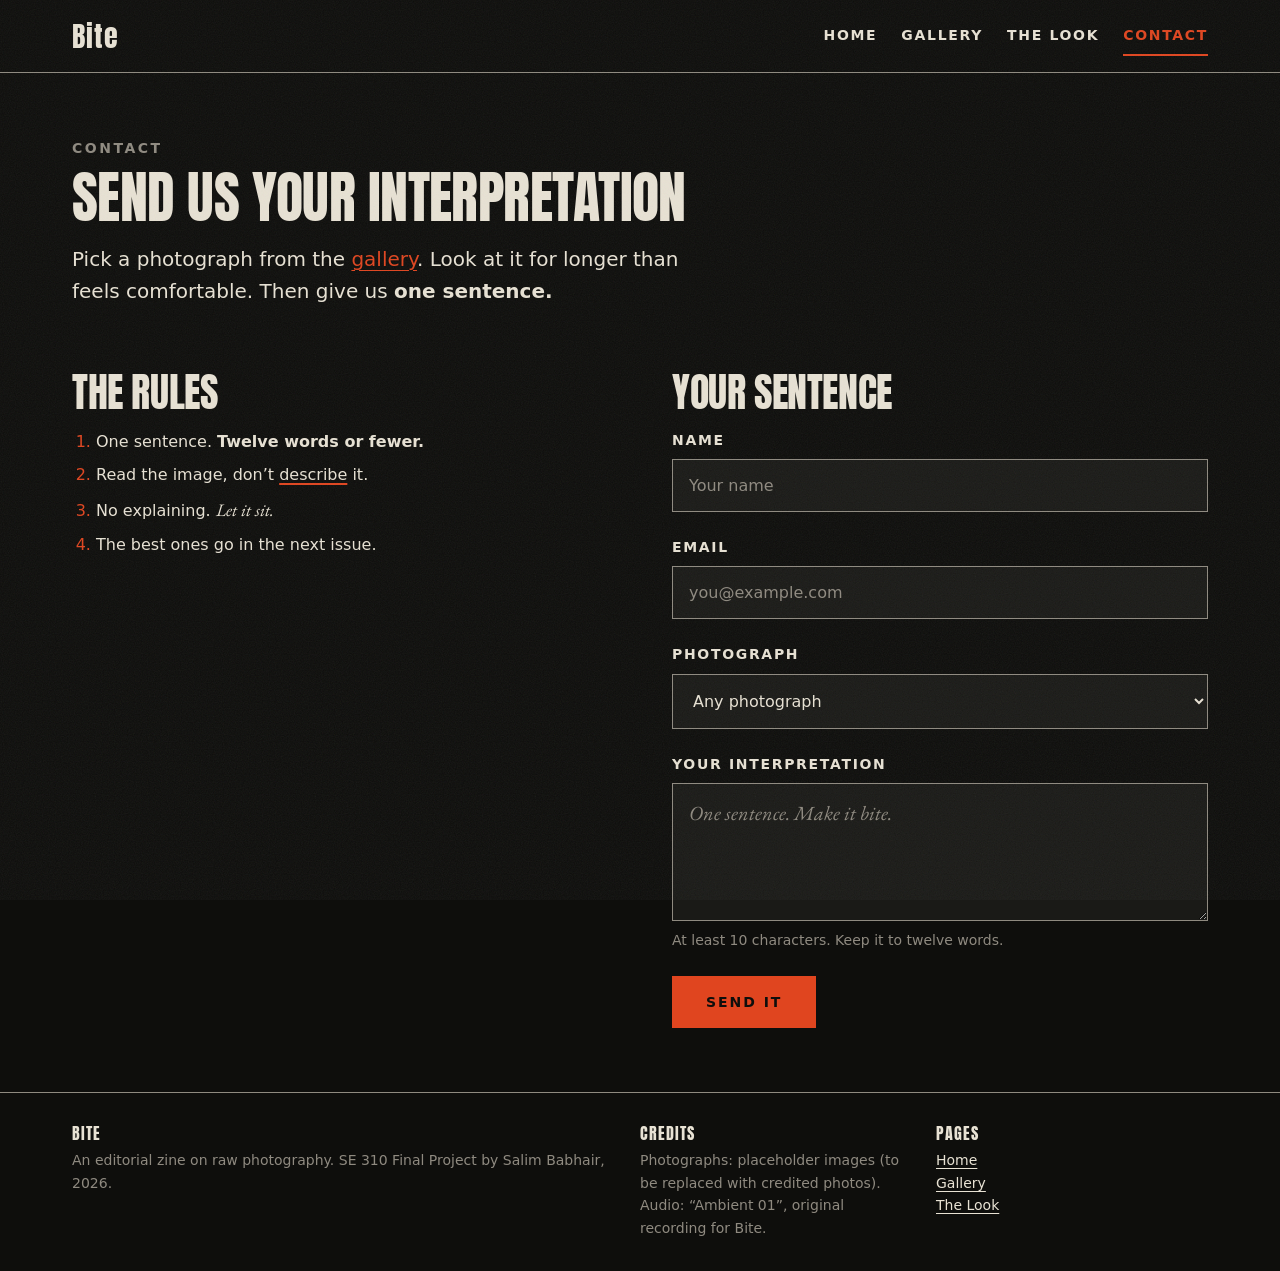
==== bite/contact.html @ 517bc664 "Finished thing" ====
<!DOCTYPE html>
<html lang="en">
<head>
  <meta charset="UTF-8">
  <meta name="viewport" content="width=device-width, initial-scale=1">
  <meta name="description" content="Send Bite your own one-sentence interpretation of a photograph.">
  <title>Contact — Bite</title>
  <link rel="preconnect" href="https://fonts.googleapis.com">
  <link rel="preconnect" href="https://fonts.gstatic.com" crossorigin>
  <link rel="stylesheet" href="https://fonts.googleapis.com/css2?family=Anton&amp;family=EB+Garamond:ital@0;1&amp;display=swap">
  <link rel="stylesheet" href="css/style.css">
</head>
<body>
  <a class="skip-link" href="#main">Skip to content</a>

  <!-- ========== SITE HEADER ========== -->
  <header class="site-header">
    <div class="container">
      <a class="brand" href="index.html">Bite</a>
      <nav class="site-nav" aria-label="Main">
        <ul>
          <li><a href="index.html">Home</a></li>
          <li><a href="gallery.html">Gallery</a></li>
          <li><a href="look.html">The Look</a></li>
          <li><a href="contact.html" aria-current="page">Contact</a></li>
        </ul>
      </nav>
    </div>
  </header>

  <!-- ========== MAIN CONTENT ========== -->
  <main id="main" class="container">

    <!-- Page intro -->
    <section class="page-intro" aria-labelledby="page-title">
      <p class="eyebrow">Contact</p>
      <h1 id="page-title">Send us your interpretation</h1>
      <p class="lede">Pick a photograph from the <a href="gallery.html">gallery</a>. Look at it for longer than feels comfortable. Then give us <strong>one sentence.</strong></p>
    </section>

    <div class="two-col">

      <!-- Rules -->
      <section aria-labelledby="rules-title">
        <h2 id="rules-title">The rules</h2>
        <ol class="rules">
          <li>One sentence. <strong>Twelve words or fewer.</strong></li>
          <li>Read the image, don’t <u>describe</u> it.</li>
          <li>No explaining. <em>Let it sit.</em></li>
          <li>The best ones go in the next issue.</li>
        </ol>
      </section>

      <!-- Form -->
      <section aria-labelledby="form-title">
        <h2 id="form-title">Your sentence</h2>
        <!-- Submission opens the visitor's email client (no back end, see spec FR-15).
             Replace the address below with the real inbox before submission. -->
        <form class="form" action="mailto:submissions@bite.example" method="post" enctype="text/plain">

          <div class="field">
            <label for="name">Name</label>
            <input id="name" name="name" type="text" autocomplete="name" placeholder="Your name" required>
          </div>

          <div class="field">
            <label for="email">Email</label>
            <input id="email" name="email" type="email" autocomplete="email" placeholder="you@example.com" required>
          </div>

          <div class="field">
            <label for="photo">Photograph</label>
            <select id="photo" name="photo">
              <option value="any">Any photograph</option>
              <option value="01-dog">01 · Not angry. Honest.</option>
              <option value="02-briefcase">02 · She’s still going to the meeting.</option>
              <option value="03-cat">03 · It saw you first.</option>
              <option value="04-boxer">04 · Calm is a muscle.</option>
              <option value="05-fisheye">05 · Distortion is just closeness.</option>
              <option value="06-road">06 · The road doesn’t ask where you’re going.</option>
              <option value="07-pyramid">07 · Some things were here before the question.</option>
              <option value="08-kitchen">08 · Everyone left. The light stayed.</option>
              <option value="09-horse">09 · Water rising. Horse unbothered.</option>
              <option value="10-crowd">10 · Everyone moved. One of them didn’t.</option>
            </select>
          </div>

          <div class="field">
            <label for="message">Your interpretation</label>
            <textarea id="message" name="message" rows="4" minlength="10" maxlength="120"
                      placeholder="One sentence. Make it bite." aria-describedby="message-hint" required></textarea>
            <p id="message-hint" class="hint">At least 10 characters. Keep it to twelve words.</p>
          </div>

          <div>
            <button class="button" type="submit">Send it</button>
          </div>

        </form>
      </section>

    </div>

  </main>

  <!-- ========== SITE FOOTER ========== -->
  <footer class="site-footer">
    <div class="container">
      <section aria-labelledby="footer-about">
        <h2 id="footer-about">Bite</h2>
        <p class="footer-note">An editorial zine on raw photography. SE 310 Final Project by Salim Babhair, 2026.</p>
      </section>
      <section aria-labelledby="footer-credits">
        <h2 id="footer-credits">Credits</h2>
        <ul>
          <li>Photographs: placeholder images (to be replaced with credited photos).</li>
          <li>Audio: “Ambient 01”, original recording for Bite.</li>
        </ul>
      </section>
      <section aria-labelledby="footer-pages">
        <h2 id="footer-pages">Pages</h2>
        <ul>
          <li><a href="index.html">Home</a></li>
          <li><a href="gallery.html">Gallery</a></li>
          <li><a href="look.html">The Look</a></li>
        </ul>
      </section>
    </div>
  </footer>
</body>
</html>
---- bite/css/style.css ----
/* ==========================================================================
   BITE — style.css
   Single external stylesheet for every page (FR-17).
   Sections: 1. Tokens  2. Base  3. Layout  4. Components  5. Pages
             6. Media queries
   ========================================================================== */


/* ==========================================================================
   1. TOKENS
   All colours, fonts and spacing are declared once here (FR-18).
   ========================================================================== */

:root {
  /* Colour palette */
  --ink: #0E0E0C;      /* page background */
  --bone: #E8E2D4;     /* body text, borders */
  --accent: #E0451F;   /* links, hover states, highlights */
  --muted: #8F8A80;    /* captions, metadata, footer (lightened from #6B675F to pass WCAG AA) */
  --panel: #1A1A17;    /* table rows, form fields */
  --panel-hover: #26261F;          /* table row hover */
  --shade: rgba(14, 14, 12, 0.55); /* --ink at 55%, photo vignette */

  /* Typefaces (system fonts are the fallback if Google Fonts fail) */
  --font-display: "Anton", "Bebas Neue", Impact, "Arial Narrow", sans-serif;
  --font-serif: "EB Garamond", Garamond, Georgia, "Times New Roman", serif;
  --font-sans: system-ui, -apple-system, "Segoe UI", Roboto, "Helvetica Neue", Arial, sans-serif;

  /* Type scale */
  --text-sm: 0.875rem;
  --text-base: 1rem;
  --text-lg: 1.25rem;
  --text-xl: 1.75rem;
  --text-2xl: 2.5rem;
  --text-3xl: 3.5rem;
  --text-hero: 4.5rem;

  /* Spacing scale (0.5rem unit) */
  --space-1: 0.5rem;
  --space-2: 1rem;
  --space-3: 1.5rem;
  --space-4: 2rem;
  --space-5: 3rem;
  --space-6: 4rem;

  /* Layout */
  --max-width: 1200px;
  --border: 1px solid var(--bone);
  --border-muted: 1px solid var(--muted);

  /* Motion */
  --speed: 0.4s;

  /* Photo treatment ("faded film"): applied at rest, removed on hover/focus */
  --film-filter: saturate(0.55) contrast(1.12) sepia(0.18) brightness(0.92);
  --clean-filter: saturate(1) contrast(1) sepia(0) brightness(1);

  /* Grain texture (SVG noise), shared by the page overlay and the photos */
  --grain: url("data:image/svg+xml,%3Csvg xmlns='http://www.w3.org/2000/svg' width='220' height='220'%3E%3Cfilter id='n'%3E%3CfeTurbulence type='fractalNoise' baseFrequency='0.85' numOctaves='3' stitchTiles='stitch'/%3E%3C/filter%3E%3Crect width='100%25' height='100%25' filter='url(%23n)'/%3E%3C/svg%3E");
}


/* ==========================================================================
   2. BASE
   ========================================================================== */

*,
*::before,
*::after {
  box-sizing: border-box;
}

html {
  font-size: 100%;
}

body {
  margin: 0;
  min-height: 100vh;
  background-color: var(--ink);
  color: var(--bone);
  font-family: var(--font-sans);
  font-size: var(--text-base);
  line-height: 1.6;
}

/* Grain overlay: sits above everything but never blocks clicks (FR-25) */
body::before {
  content: "";
  position: fixed;
  top: 0;
  right: 0;
  bottom: 0;
  left: 0;
  z-index: 100;
  pointer-events: none;
  opacity: 0.07;
  background-image: var(--grain);
}

h1,
h2,
h3 {
  margin: 0 0 var(--space-2);
  font-family: var(--font-display);
  font-weight: 400;
  line-height: 1.05;
  letter-spacing: -0.01em;
  text-transform: uppercase;
}

h1 {
  font-size: var(--text-2xl);
}

h2 {
  font-size: var(--text-xl);
}

h3 {
  font-size: var(--text-lg);
  color: var(--accent);
}

p {
  margin: 0 0 var(--space-2);
}

a {
  color: var(--accent);
  text-decoration-thickness: 1px;
  text-underline-offset: 0.2em;
  transition: color var(--speed);
}

a:hover {
  color: var(--bone);
}

/* Visible keyboard focus for every interactive element (NFR-09) */
a:focus-visible,
button:focus-visible,
input:focus-visible,
select:focus-visible,
textarea:focus-visible,
audio:focus-visible {
  outline: 2px solid var(--accent);
  outline-offset: 3px;
}

strong {
  font-weight: 700;
  color: var(--bone);
}

em {
  font-family: var(--font-serif);
  font-size: 1.1em;
}

u {
  text-decoration-color: var(--accent);
  text-decoration-thickness: 2px;
  text-underline-offset: 0.18em;
}

img {
  display: block;
  max-width: 100%;
  height: auto;
}

/* Photo treatment: faded film look until hover or focus (FR-24).
   The link wrapping each photo carries a vignette (::before) and
   grain (::after); both fade out with the filter to reveal the original. */
.photo img {
  filter: var(--film-filter);
  transition: filter var(--speed) ease;
}

.photo a {
  position: relative;
  overflow: hidden;
}

.photo a::before,
.photo a::after {
  content: "";
  position: absolute;
  top: 0;
  right: 0;
  bottom: 0;
  left: 0;
  pointer-events: none;
  transition: opacity var(--speed) ease;
}

/* Vignette: darkens the edges */
.photo a::before {
  background: radial-gradient(ellipse at center, transparent 50%, var(--shade) 100%);
}

/* Grain: noise blended into the photo */
.photo a::after {
  background-image: var(--grain);
  mix-blend-mode: overlay;
  opacity: 0.22;
}

.photo:hover img,
.photo:focus-within img {
  filter: var(--clean-filter);
}

.photo:hover a::before,
.photo:hover a::after,
.photo:focus-within a::before,
.photo:focus-within a::after {
  opacity: 0;
}


/* ==========================================================================
   3. LAYOUT
   ========================================================================== */

.container {
  width: 100%;
  max-width: var(--max-width);
  margin: 0 auto;
  padding: 0 var(--space-2);
}

/* Site header and navigation — identical on every page (FR-19) */
.site-header {
  border-bottom: var(--border-muted);
}

.site-header .container {
  display: flex;
  flex-direction: column;
  gap: var(--space-1);
  padding-top: var(--space-2);
  padding-bottom: var(--space-2);
}

.brand {
  font-family: var(--font-display);
  font-size: var(--text-xl);
  letter-spacing: 0.04em;
  line-height: 1;
  color: var(--bone);
  text-decoration: none;
}

.brand:hover {
  color: var(--accent);
}

.site-nav ul {
  display: flex;
  flex-wrap: wrap;
  gap: var(--space-1) var(--space-2);
  margin: 0;
  padding: 0;
  list-style: none;
}

.site-nav a {
  display: inline-block;
  padding: var(--space-1) 0;
  color: var(--bone);
  font-size: var(--text-sm);
  font-weight: 600;
  letter-spacing: 0.08em;
  text-decoration: none;
  text-transform: uppercase;
  border-bottom: 2px solid transparent;
}

.site-nav a:hover {
  color: var(--accent);
}

/* Current page highlight */
.site-nav a[aria-current="page"] {
  color: var(--accent);
  border-bottom-color: var(--accent);
}

/* main also carries .container, so this needs the extra specificity */
main.container {
  display: block;
  padding-top: var(--space-5);
  padding-bottom: var(--space-6);
}

.section {
  margin-bottom: var(--space-6);
}

.section-head {
  display: flex;
  align-items: baseline;
  gap: var(--space-2);
  margin-bottom: var(--space-3);
  padding-bottom: var(--space-1);
  border-bottom: var(--border-muted);
}

.section-head h2 {
  margin: 0;
}

.section-number {
  color: var(--accent);
  font-size: var(--text-sm);
  font-weight: 700;
  letter-spacing: 0.12em;
}

/* Site footer */
.site-footer {
  border-top: var(--border-muted);
  padding: var(--space-4) 0;
  color: var(--muted);
  font-size: var(--text-sm);
}

.site-footer .container {
  display: grid;
  gap: var(--space-3);
}

.site-footer h2 {
  margin-bottom: var(--space-1);
  color: var(--bone);
  font-size: var(--text-base);
  letter-spacing: 0.06em;
}

.site-footer ul {
  margin: 0;
  padding: 0;
  list-style: none;
}

.site-footer a {
  color: var(--bone);
}

.site-footer a:hover {
  color: var(--accent);
}

.footer-note {
  margin: 0;
}


/* ==========================================================================
   4. COMPONENTS
   ========================================================================== */

/* Skip link: hidden until focused by keyboard */
.skip-link {
  position: absolute;
  top: var(--space-1);
  left: var(--space-1);
  z-index: 200;
  padding: var(--space-1) var(--space-2);
  background-color: var(--accent);
  color: var(--ink);
  font-weight: 700;
  transform: translateY(-200%);
}

.skip-link:focus {
  transform: translateY(0);
}

/* Page intro (eyebrow + h1 + lede) */
.page-intro {
  max-width: 52rem;
  margin-bottom: var(--space-6);
}

.eyebrow {
  margin-bottom: var(--space-1);
  color: var(--muted);
  font-size: var(--text-sm);
  font-weight: 600;
  letter-spacing: 0.18em;
  text-transform: uppercase;
}

.lede {
  font-size: var(--text-lg);
  max-width: 40rem;
}

/* Interpretation — the one-sentence reading of a photograph */
.interpretation {
  margin: 0;
  font-family: var(--font-serif);
  font-size: var(--text-xl);
  font-style: italic;
  line-height: 1.35;
  color: var(--bone);
}

/* Metadata line under a photo */
.meta {
  margin: 0 0 var(--space-1);
  color: var(--muted);
  font-size: var(--text-sm);
  letter-spacing: 0.1em;
  text-transform: uppercase;
}

/* Photo link wrapper */
.photo a {
  display: block;
  border: 1px solid var(--panel);
}

/* Buttons and button-style links */
.button {
  display: inline-block;
  padding: var(--space-2) var(--space-4);
  border: 2px solid var(--accent);
  background-color: var(--accent);
  color: var(--ink);
  font-family: var(--font-sans);
  font-size: var(--text-sm);
  font-weight: 700;
  letter-spacing: 0.14em;
  text-decoration: none;
  text-transform: uppercase;
  cursor: pointer;
  transition: background-color var(--speed), color var(--speed);
}

.button:hover {
  background-color: transparent;
  color: var(--accent);
}

.button-ghost {
  background-color: transparent;
  color: var(--bone);
  border-color: var(--bone);
}

.button-ghost:hover {
  color: var(--accent);
  border-color: var(--accent);
}

.button-row {
  display: flex;
  flex-wrap: wrap;
  gap: var(--space-2);
}

/* Highlight marker */
.highlight {
  color: var(--accent);
}

/* Data table (FR-20) */
.table-wrap {
  overflow-x: auto;
}

.data-table {
  width: 100%;
  border-collapse: collapse;
  border: var(--border);
}

.data-table caption {
  padding-bottom: var(--space-2);
  color: var(--muted);
  font-size: var(--text-sm);
  text-align: left;
}

.data-table th,
.data-table td {
  padding: var(--space-2);
  border: var(--border-muted);
  text-align: left;
  vertical-align: top;
}

.data-table thead th {
  background-color: var(--bone);
  color: var(--ink);
  font-size: var(--text-sm);
  letter-spacing: 0.12em;
  text-transform: uppercase;
}

.data-table tbody th {
  font-family: var(--font-display);
  font-weight: 400;
  font-size: var(--text-lg);
  letter-spacing: 0.02em;
  text-transform: uppercase;
}

/* Zebra striping */
.data-table tbody tr:nth-child(odd) {
  background-color: var(--panel);
}

.data-table tbody tr:hover {
  background-color: var(--panel-hover);
}

.data-table td:last-child {
  font-family: var(--font-serif);
  font-size: var(--text-lg);
  font-style: italic;
}

/* Audio player */
.player {
  padding: var(--space-3);
  border: var(--border-muted);
  background-color: var(--panel);
}

.player audio {
  display: block;
  width: 100%;
  margin-top: var(--space-2);
}

/* Link lists */
.link-list {
  margin: 0;
  padding: 0;
  list-style: none;
  border-top: var(--border-muted);
}

.link-list li {
  border-bottom: var(--border-muted);
}

.link-list a {
  display: block;
  padding: var(--space-2) 0;
  color: var(--bone);
  text-decoration: none;
}

.link-list a:hover {
  color: var(--accent);
}

.link-list span {
  display: block;
  color: var(--muted);
  font-size: var(--text-sm);
}

/* Form (FR-21) */
.form {
  display: grid;
  gap: var(--space-3);
  max-width: 40rem;
}

.field label {
  display: block;
  margin-bottom: var(--space-1);
  font-size: var(--text-sm);
  font-weight: 700;
  letter-spacing: 0.12em;
  text-transform: uppercase;
}

.field input,
.field select,
.field textarea {
  display: block;
  width: 100%;
  padding: var(--space-2);
  border: var(--border-muted);
  border-radius: 0;
  background-color: var(--panel);
  color: var(--bone);
  font-family: var(--font-sans);
  font-size: var(--text-base);
  transition: border-color var(--speed);
}

.field textarea {
  min-height: 8rem;
  resize: vertical;
  font-family: var(--font-serif);
  font-size: var(--text-lg);
  font-style: italic;
}

.field input::placeholder,
.field textarea::placeholder {
  color: var(--muted);
  opacity: 1;
}

.field input:focus,
.field select:focus,
.field textarea:focus {
  border-color: var(--bone);
  outline: 2px solid var(--accent);
  outline-offset: 2px;
}

/* Invalid state: only once the visitor has typed something */
.field input:invalid:not(:placeholder-shown),
.field textarea:invalid:not(:placeholder-shown) {
  border-color: var(--accent);
  box-shadow: inset 4px 0 0 var(--accent);
}

.hint {
  margin: var(--space-1) 0 0;
  color: var(--muted);
  font-size: var(--text-sm);
}


/* ==========================================================================
   5. PAGES
   ========================================================================== */

/* ---------- Home ---------- */
.hero {
  margin-bottom: var(--space-6);
}

.hero h1 {
  font-size: var(--text-3xl);
  margin-bottom: var(--space-3);
}

.hero .photo {
  margin: 0;
}

.hero figcaption {
  display: flex;
  flex-wrap: wrap;
  justify-content: space-between;
  gap: var(--space-1);
  padding-top: var(--space-2);
}

.manifesto {
  margin: 0;
  padding: 0;
  list-style: none;
}

.manifesto li {
  padding: var(--space-2) 0;
  border-bottom: var(--border-muted);
  font-family: var(--font-display);
  font-size: var(--text-xl);
  line-height: 1.15;
  text-transform: uppercase;
}

.manifesto em {
  font-size: 1.05em;
  text-transform: none;
  color: var(--accent);
}

.steps {
  margin: 0;
  padding: 0;
  list-style: none;
  counter-reset: step;
}

.steps li {
  position: relative;
  padding: var(--space-2) 0 var(--space-2) var(--space-6);
  border-bottom: var(--border-muted);
  counter-increment: step;
}

.steps li::before {
  content: counter(step, decimal-leading-zero);
  position: absolute;
  top: var(--space-2);
  left: 0;
  color: var(--accent);
  font-family: var(--font-display);
  font-size: var(--text-xl);
  line-height: 1;
}

.closing {
  padding: var(--space-5) var(--space-3);
  border: var(--border-muted);
  background-color: var(--panel);
  text-align: center;
}

.closing .interpretation {
  margin-bottom: var(--space-3);
}

.closing .button-row {
  justify-content: center;
}

/* ---------- Gallery (masonry with CSS columns) ---------- */
.masonry {
  column-count: 1;
  column-gap: var(--space-3);
}

.masonry .photo {
  break-inside: avoid;
  margin: 0 0 var(--space-5);
}

.masonry figcaption {
  padding-top: var(--space-2);
}

/* ---------- The Look ---------- */
.two-col {
  display: grid;
  gap: var(--space-4);
}

/* ---------- Contact ---------- */
.rules {
  margin: 0;
  padding-left: var(--space-3);
}

.rules li {
  margin-bottom: var(--space-1);
}

.rules li::marker {
  color: var(--accent);
}


/* ==========================================================================
   6. MEDIA QUERIES
   Mobile first. Breakpoints at 600px and 900px (NFR-02).
   ========================================================================== */

/* Small phones: below 600px the technique table stacks into cards */
@media (max-width: 599px) {
  .data-table,
  .data-table tbody,
  .data-table tr,
  .data-table th,
  .data-table td {
    display: block;
    width: 100%;
  }

  /* Column headers hidden visually but kept for screen readers */
  .data-table thead {
    position: absolute;
    width: 1px;
    height: 1px;
    overflow: hidden;
    clip-path: inset(50%);
    white-space: nowrap;
  }

  .data-table caption {
    display: block;
  }

  /* Border moves from the table to the body so the caption sits outside it */
  .data-table {
    border: 0;
  }

  .data-table tbody {
    border: var(--border);
  }

  .data-table tr {
    border-bottom: var(--border-muted);
  }

  .data-table th,
  .data-table td {
    border: 0;
    padding: var(--space-1) var(--space-2);
  }

  .data-table tbody th {
    padding-top: var(--space-2);
  }

  .data-table td:last-child {
    padding-bottom: var(--space-2);
  }

  /* Label each cell with its column name */
  .data-table td::before {
    content: attr(data-label);
    display: block;
    color: var(--muted);
    font-family: var(--font-sans);
    font-size: var(--text-sm);
    font-style: normal;
    letter-spacing: 0.12em;
    text-transform: uppercase;
  }
}

/* Tablet: 600px and up */
@media (min-width: 600px) {
  .container {
    padding: 0 var(--space-4);
  }

  .site-nav ul {
    column-gap: var(--space-3);
  }

  .site-nav a {
    letter-spacing: 0.12em;
  }

  h1 {
    font-size: var(--text-3xl);
  }

  h2 {
    font-size: var(--text-2xl);
  }

  .hero h1 {
    font-size: var(--text-hero);
  }

  .masonry {
    column-count: 2;
  }

  .site-footer .container {
    grid-template-columns: repeat(2, 1fr);
  }
}

/* Desktop: 900px and up */
@media (min-width: 900px) {
  .site-header .container {
    flex-direction: row;
    align-items: center;
    justify-content: space-between;
  }

  main.container {
    padding-top: var(--space-6);
  }

  .hero h1 {
    font-size: 6rem;
  }

  .manifesto li {
    font-size: var(--text-2xl);
  }

  .masonry {
    column-count: 3;
  }

  .two-col {
    grid-template-columns: 1fr 1fr;
    gap: var(--space-6);
  }

  .site-footer .container {
    grid-template-columns: 2fr 1fr 1fr;
  }
}

/* Respect reduced motion preferences (NFR-10) */
@media (prefers-reduced-motion: reduce) {
  *,
  *::before,
  *::after {
    transition-duration: 0.01ms !important;
    animation-duration: 0.01ms !important;
  }
}
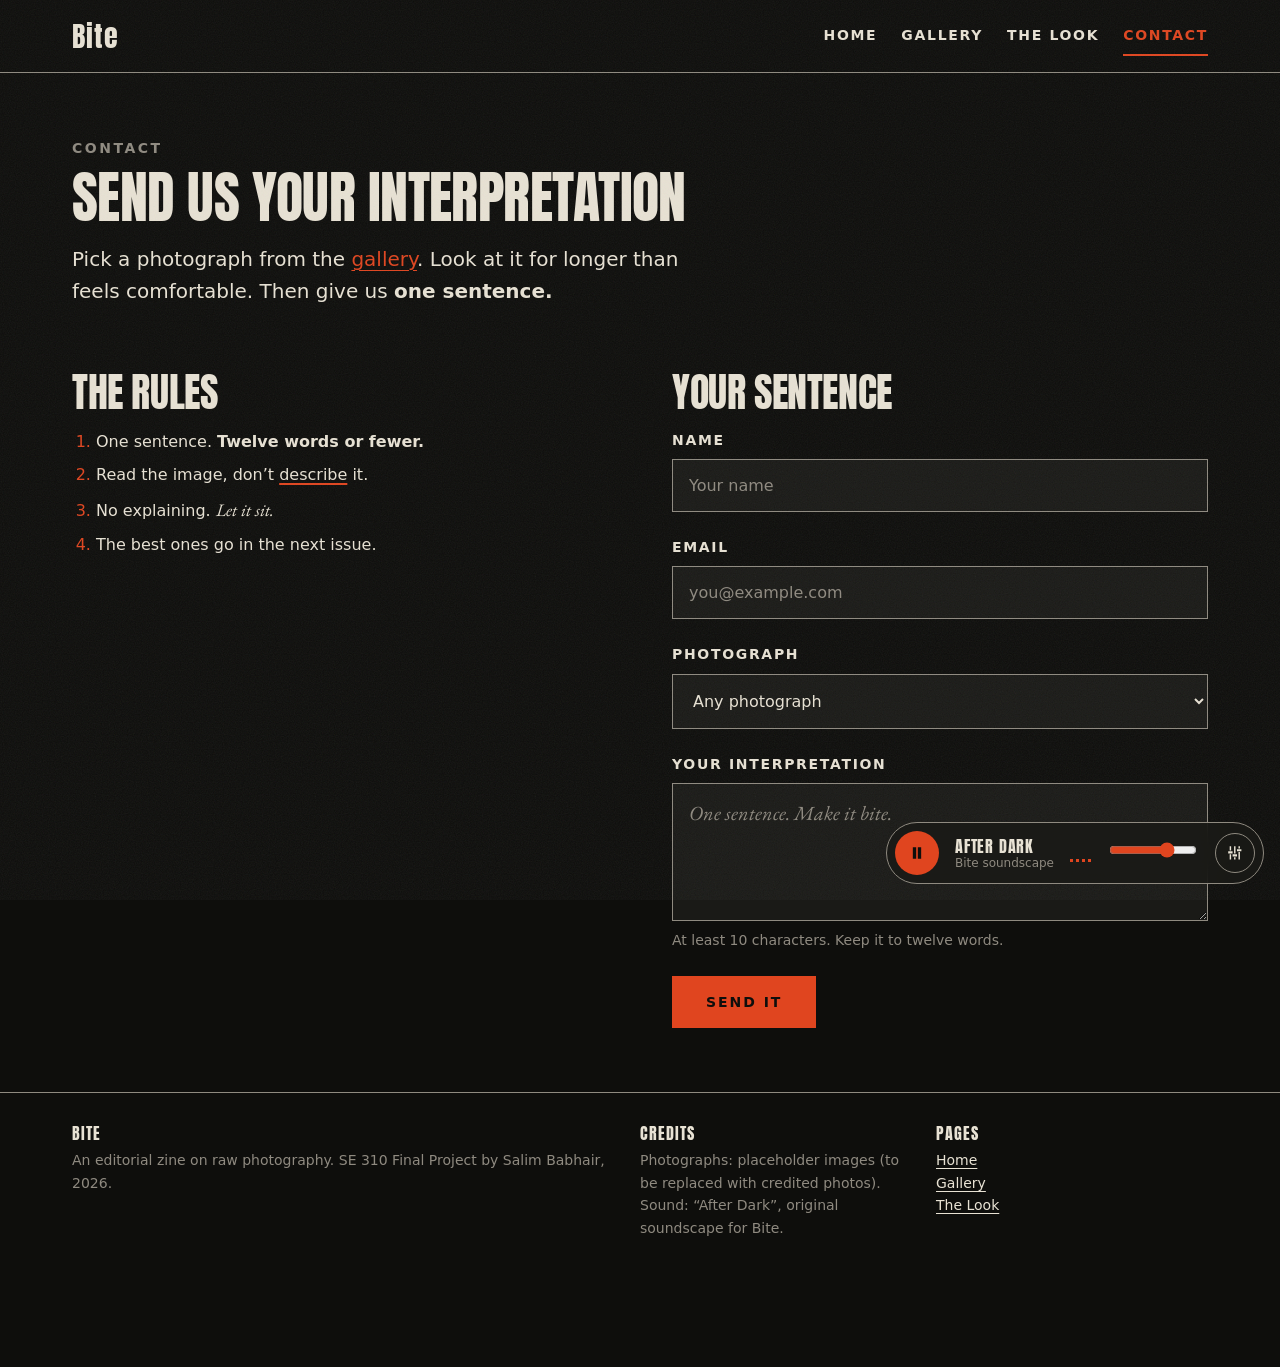
==== commit c1e20011: "Add filmstrip gallery, soundscape mixer and develop effect Gallery - Replace the masonry grid with a" ====
--- a/bite/contact.html
+++ b/bite/contact.html
@@ -9,6 +9,7 @@
   <link rel="preconnect" href="https://fonts.gstatic.com" crossorigin>
   <link rel="stylesheet" href="https://fonts.googleapis.com/css2?family=Anton&amp;family=EB+Garamond:ital@0;1&amp;display=swap">
   <link rel="stylesheet" href="css/style.css">
+  <script src="js/main.js" defer></script>
 </head>
 <body>
   <a class="skip-link" href="#main">Skip to content</a>
@@ -114,7 +115,7 @@
         <h2 id="footer-credits">Credits</h2>
         <ul>
           <li>Photographs: placeholder images (to be replaced with credited photos).</li>
-          <li>Audio: “Ambient 01”, original recording for Bite.</li>
+          <li>Sound: “After Dark”, original soundscape for Bite.</li>
         </ul>
       </section>
       <section aria-labelledby="footer-pages">
--- a/bite/css/style.css
+++ b/bite/css/style.css
@@ -1,15 +1,15 @@
-/* ==========================================================================
+/* 
    BITE — style.css
    Single external stylesheet for every page (FR-17).
    Sections: 1. Tokens  2. Base  3. Layout  4. Components  5. Pages
              6. Media queries
-   ========================================================================== */
-
-
-/* ==========================================================================
+   */
+
+
+/* 
    1. TOKENS
    All colours, fonts and spacing are declared once here (FR-18).
-   ========================================================================== */
+  */
 
 :root {
   /* Colour palette */
@@ -20,6 +20,8 @@
   --panel: #1A1A17;    /* table rows, form fields */
   --panel-hover: #26261F;          /* table row hover */
   --shade: rgba(14, 14, 12, 0.55); /* --ink at 55%, photo vignette */
+  --glass: rgba(26, 26, 23, 0.86); /* --panel at 86%, music dock */
+  --glow: rgba(224, 69, 31, 0.55); /* --accent at 55%, play button pulse */
 
   /* Typefaces (system fonts are the fallback if Google Fonts fail) */
   --font-display: "Anton", "Bebas Neue", Impact, "Arial Narrow", sans-serif;
@@ -52,17 +54,19 @@
   --speed: 0.4s;
 
   /* Photo treatment ("faded film"): applied at rest, removed on hover/focus */
-  --film-filter: saturate(0.55) contrast(1.12) sepia(0.18) brightness(0.92);
-  --clean-filter: saturate(1) contrast(1) sepia(0) brightness(1);
+  /* Same function order in all three so they animate smoothly */
+  --film-filter: saturate(0.55) contrast(1.12) sepia(0.18) brightness(0.92) blur(0);
+  --develop-filter: saturate(0.45) contrast(0.82) sepia(0.32) brightness(1.16) blur(0.5px);
+  --clean-filter: saturate(1) contrast(1) sepia(0) brightness(1) blur(0);
 
   /* Grain texture (SVG noise), shared by the page overlay and the photos */
   --grain: url("data:image/svg+xml,%3Csvg xmlns='http://www.w3.org/2000/svg' width='220' height='220'%3E%3Cfilter id='n'%3E%3CfeTurbulence type='fractalNoise' baseFrequency='0.85' numOctaves='3' stitchTiles='stitch'/%3E%3C/filter%3E%3Crect width='100%25' height='100%25' filter='url(%23n)'/%3E%3C/svg%3E");
 }
 
 
-/* ==========================================================================
+/*  
    2. BASE
-   ========================================================================== */
+    */
 
 *,
 *::before,
@@ -82,6 +86,22 @@
   font-family: var(--font-sans);
   font-size: var(--text-base);
   line-height: 1.6;
+  overflow-x: hidden;
+}
+
+/* Leave room for the fixed music dock */
+.js body {
+  padding-bottom: 6rem;
+}
+
+/* Hidden visually, still read by screen readers */
+.visually-hidden {
+  position: absolute;
+  width: 1px;
+  height: 1px;
+  overflow: hidden;
+  clip-path: inset(50%);
+  white-space: nowrap;
 }
 
 /* Grain overlay: sits above everything but never blocks clicks (FR-25) */
@@ -170,21 +190,25 @@
   height: auto;
 }
 
-/* Photo treatment: faded film look until hover or focus (FR-24).
-   The link wrapping each photo carries a vignette (::before) and
-   grain (::after); both fade out with the filter to reveal the original. */
+/* Photo treatment: faded film look at rest (FR-24).
+   .photo-frame wraps each photo and carries a vignette (::before) and
+   grain (::after). On hover/focus the photo develops like a Polaroid:
+   it goes briefly pale and soft, then settles into its original colours.
+   On touch screens js/main.js adds .is-developing on tap. */
 .photo img {
   filter: var(--film-filter);
   transition: filter var(--speed) ease;
 }
 
-.photo a {
+.photo-frame {
   position: relative;
+  display: block;
   overflow: hidden;
-}
-
-.photo a::before,
-.photo a::after {
+  border: 1px solid var(--panel);
+}
+
+.photo-frame::before,
+.photo-frame::after {
   content: "";
   position: absolute;
   top: 0;
@@ -196,33 +220,50 @@
 }
 
 /* Vignette: darkens the edges */
-.photo a::before {
+.photo-frame::before {
   background: radial-gradient(ellipse at center, transparent 50%, var(--shade) 100%);
 }
 
 /* Grain: noise blended into the photo */
-.photo a::after {
+.photo-frame::after {
   background-image: var(--grain);
   mix-blend-mode: overlay;
   opacity: 0.22;
 }
 
-.photo:hover img,
-.photo:focus-within img {
+.photo-frame:hover img,
+.photo-frame:focus-visible img,
+.photo-frame.is-developing img {
   filter: var(--clean-filter);
-}
-
-.photo:hover a::before,
-.photo:hover a::after,
-.photo:focus-within a::before,
-.photo:focus-within a::after {
+  animation: develop 8.4s ease-out;
+}
+
+.photo-frame:hover::before,
+.photo-frame:hover::after,
+.photo-frame:focus-visible::before,
+.photo-frame:focus-visible::after,
+.photo-frame.is-developing::before,
+.photo-frame.is-developing::after {
   opacity: 0;
-}
-
-
-/* ==========================================================================
+  transition-duration: 1.2s;
+}
+
+@keyframes develop {
+  0% {
+    filter: var(--film-filter);
+  }
+  20% {
+    filter: var(--develop-filter);
+  }
+  100% {
+    filter: var(--clean-filter);
+  }
+}
+
+
+/* 
    3. LAYOUT
-   ========================================================================== */
+   */
 
 .container {
   width: 100%;
@@ -358,9 +399,9 @@
 }
 
 
-/* ==========================================================================
+/* 
    4. COMPONENTS
-   ========================================================================== */
+    */
 
 /* Skip link: hidden until focused by keyboard */
 .skip-link {
@@ -416,12 +457,6 @@
   font-size: var(--text-sm);
   letter-spacing: 0.1em;
   text-transform: uppercase;
-}
-
-/* Photo link wrapper */
-.photo a {
-  display: block;
-  border: 1px solid var(--panel);
 }
 
 /* Buttons and button-style links */
@@ -634,9 +669,9 @@
 }
 
 
-/* ==========================================================================
+/* 
    5. PAGES
-   ========================================================================== */
+   */
 
 /* ---------- Home ---------- */
 .hero {
@@ -721,19 +756,467 @@
   justify-content: center;
 }
 
-/* ---------- Gallery (masonry with CSS columns) ---------- */
-.masonry {
-  column-count: 1;
-  column-gap: var(--space-3);
-}
-
-.masonry .photo {
-  break-inside: avoid;
-  margin: 0 0 var(--space-5);
-}
-
-.masonry figcaption {
+/* ---------- Gallery (horizontal filmstrip) ---------- */
+.page-intro-tight {
+  margin-bottom: var(--space-4);
+}
+
+.strip {
+  margin-bottom: var(--space-6);
+}
+
+/* Full-bleed track that scrolls sideways and snaps to each photo */
+.strip-track {
+  position: relative;
+  display: flex;
+  align-items: flex-start;
+  gap: var(--space-4);
+  margin: 0 calc(50% - 50vw);
+  padding: var(--space-2) max(var(--space-2), calc(50vw - 14rem)) var(--space-3);
+  overflow-x: auto;
+  scroll-snap-type: x mandatory;
+  scrollbar-width: none;
+  cursor: grab;
+}
+
+.strip-track::-webkit-scrollbar {
+  display: none;
+}
+
+.strip-track:focus-visible {
+  outline: 2px solid var(--accent);
+  outline-offset: -4px;
+}
+
+.strip-track.is-dragging {
+  cursor: grabbing;
+  scroll-snap-type: none;
+}
+
+.slide {
+  flex: 0 0 auto;
+  margin: 0;
+  scroll-snap-align: center;
+  transition: opacity var(--speed) ease, transform var(--speed) ease;
+}
+
+/* With JS on, side photos recede and the centred one comes forward */
+.js .slide {
+  opacity: 0.3;
+  transform: scale(0.9);
+}
+
+.js .slide.is-active {
+  opacity: 1;
+  transform: none;
+}
+
+.slide img {
+  width: auto;
+  height: auto;
+  max-width: 82vw;
+  max-height: min(58vh, 560px);
+  user-select: none;
+}
+
+/* Caption never widens the slide past its photo */
+.slide figcaption {
+  width: 0;
+  min-width: 100%;
   padding-top: var(--space-2);
+}
+
+.strip-controls {
+  display: flex;
+  align-items: center;
+  gap: var(--space-2);
+  margin-bottom: var(--space-1);
+}
+
+.strip-controls .strip-progress {
+  order: -1;
+}
+
+.strip-controls .strip-count {
+  order: -2;
+}
+
+html:not(.js) .strip-controls {
+  display: none;
+}
+
+.strip-button {
+  flex: 0 0 auto;
+  width: 3rem;
+  height: 3rem;
+  border: 1px solid var(--bone);
+  background-color: transparent;
+  color: var(--bone);
+  font-size: var(--text-lg);
+  cursor: pointer;
+  transition: color var(--speed), border-color var(--speed), opacity var(--speed);
+}
+
+.strip-button:hover {
+  border-color: var(--accent);
+  color: var(--accent);
+}
+
+.strip-button:disabled {
+  opacity: 0.25;
+  cursor: default;
+}
+
+.strip-count {
+  margin: 0;
+  font-family: var(--font-display);
+  font-size: var(--text-xl);
+  letter-spacing: 0.04em;
+  white-space: nowrap;
+}
+
+.strip-count span {
+  color: var(--accent);
+}
+
+.strip-progress {
+  flex: 1;
+  height: 2px;
+  background-color: var(--panel);
+}
+
+.strip-progress span {
+  display: block;
+  width: 10%;
+  height: 100%;
+  background-color: var(--accent);
+  transition: width var(--speed) ease;
+}
+
+/* ---------- Music dock + mixer (built by js/main.js) ---------- */
+.sound {
+  position: fixed;
+  right: var(--space-2);
+  bottom: var(--space-2);
+  z-index: 150;
+  display: flex;
+  flex-direction: column;
+  align-items: flex-end;
+  gap: var(--space-1);
+  max-width: calc(100% - 2rem);
+}
+
+.dock {
+  display: flex;
+  align-items: center;
+  gap: var(--space-2);
+  max-width: 100%;
+  padding: var(--space-1);
+  border: var(--border-muted);
+  border-radius: 999px;
+  background-color: var(--glass);
+  backdrop-filter: blur(12px);
+}
+
+.dock-toggle {
+  display: grid;
+  place-items: center;
+  flex: 0 0 auto;
+  width: 2.75rem;
+  height: 2.75rem;
+  border: 0;
+  border-radius: 50%;
+  background-color: var(--accent);
+  color: var(--ink);
+  cursor: pointer;
+  transition: background-color var(--speed);
+}
+
+.dock-toggle:hover {
+  background-color: var(--bone);
+}
+
+.dock-toggle svg {
+  width: 1.25rem;
+  height: 1.25rem;
+  fill: currentColor;
+}
+
+.dock.is-waiting .dock-toggle {
+  animation: dock-pulse 2s ease-in-out infinite;
+}
+
+.dock-info {
+  display: flex;
+  flex-direction: column;
+  min-width: 0;
+  line-height: 1.25;
+}
+
+.dock-title {
+  font-family: var(--font-display);
+  font-size: var(--text-base);
+  letter-spacing: 0.05em;
+  text-transform: uppercase;
+}
+
+.dock-sub {
+  overflow: hidden;
+  color: var(--muted);
+  font-size: 0.75rem;
+  text-overflow: ellipsis;
+  white-space: nowrap;
+}
+
+.dock.is-waiting .dock-sub {
+  color: var(--accent);
+}
+
+/* Equaliser bars: only move while playing */
+.dock-bars {
+  display: flex;
+  align-items: flex-end;
+  gap: 3px;
+  height: 1.1rem;
+}
+
+.dock-bars i {
+  display: block;
+  width: 3px;
+  height: 3px;
+  background-color: var(--accent);
+}
+
+.dock.is-playing .dock-bars i {
+  animation: dock-eq 0.9s ease-in-out infinite alternate;
+}
+
+.dock.is-playing .dock-bars i:nth-child(2) {
+  animation-delay: -0.3s;
+  animation-duration: 1.1s;
+}
+
+.dock.is-playing .dock-bars i:nth-child(3) {
+  animation-delay: -0.6s;
+  animation-duration: 0.8s;
+}
+
+.dock.is-playing .dock-bars i:nth-child(4) {
+  animation-delay: -0.15s;
+  animation-duration: 1.3s;
+}
+
+.dock-volume input {
+  width: 5.5rem;
+  accent-color: var(--accent);
+  cursor: pointer;
+}
+
+/* Round icon button that opens the mixer */
+.dock-mix {
+  display: grid;
+  place-items: center;
+  flex: 0 0 auto;
+  width: 2.5rem;
+  height: 2.5rem;
+  border: var(--border-muted);
+  border-radius: 50%;
+  background-color: transparent;
+  color: var(--bone);
+  cursor: pointer;
+  transition: color var(--speed), border-color var(--speed), background-color var(--speed);
+}
+
+.dock-mix svg {
+  width: 1.1rem;
+  height: 1.1rem;
+  fill: currentColor;
+}
+
+.dock-mix:hover,
+.dock.is-mixing .dock-mix {
+  border-color: var(--accent);
+  color: var(--accent);
+}
+
+/* Mixer panel */
+.mixer {
+  width: 24rem;
+  max-width: 100%;
+  padding: var(--space-2);
+  border: var(--border-muted);
+  border-radius: 1rem;
+  background-color: var(--glass);
+  backdrop-filter: blur(12px);
+}
+
+.mixer[hidden] {
+  display: none;
+}
+
+.mixer-head {
+  display: flex;
+  align-items: center;
+  justify-content: space-between;
+  margin-bottom: var(--space-2);
+}
+
+.mixer-title {
+  font-family: var(--font-display);
+  font-size: var(--text-lg);
+  letter-spacing: 0.04em;
+  text-transform: uppercase;
+}
+
+.mixer-reset {
+  padding: 0.25rem var(--space-1);
+  border: var(--border-muted);
+  background-color: transparent;
+  color: var(--muted);
+  font-size: 0.75rem;
+  letter-spacing: 0.12em;
+  text-transform: uppercase;
+  cursor: pointer;
+}
+
+.mixer-reset:hover {
+  border-color: var(--accent);
+  color: var(--accent);
+}
+
+.mixer-channels {
+  display: grid;
+  grid-template-columns: repeat(5, 1fr);
+  gap: var(--space-1);
+}
+
+.channel {
+  display: flex;
+  flex-direction: column;
+  align-items: center;
+  gap: var(--space-1);
+  padding: var(--space-1) 0;
+  border: 1px solid var(--panel);
+  background-color: var(--ink);
+  transition: opacity var(--speed);
+}
+
+.channel.is-silent {
+  opacity: 0.4;
+}
+
+.channel-strip {
+  display: flex;
+  align-items: stretch;
+  gap: 0.4rem;
+  height: 9rem;
+}
+
+/* Level meter: a bar scaled by js/main.js */
+.channel-meter {
+  position: relative;
+  width: 6px;
+  overflow: hidden;
+  background-color: var(--panel);
+}
+
+.channel-meter span {
+  position: absolute;
+  right: 0;
+  bottom: 0;
+  left: 0;
+  height: 100%;
+  background: linear-gradient(to top, var(--bone) 0%, var(--bone) 60%, var(--accent) 100%);
+  transform: scaleY(0);
+  transform-origin: bottom;
+}
+
+/* Vertical fader */
+.channel-fader {
+  width: 1.5rem;
+  height: 100%;
+  margin: 0;
+  writing-mode: vertical-lr;
+  direction: rtl;
+  accent-color: var(--accent);
+  cursor: pointer;
+}
+
+.channel-name {
+  font-size: 0.62rem;
+  font-weight: 700;
+  letter-spacing: 0.04em;
+  text-transform: uppercase;
+}
+
+.channel-buttons {
+  display: flex;
+  gap: 0.25rem;
+}
+
+.channel-buttons button {
+  width: 1.6rem;
+  height: 1.6rem;
+  padding: 0;
+  border: var(--border-muted);
+  background-color: transparent;
+  color: var(--muted);
+  font-size: 0.7rem;
+  font-weight: 700;
+  cursor: pointer;
+}
+
+.channel-buttons button:hover {
+  border-color: var(--bone);
+  color: var(--bone);
+}
+
+.channel-buttons .channel-mute[aria-pressed="true"] {
+  border-color: var(--accent);
+  background-color: var(--accent);
+  color: var(--ink);
+}
+
+.channel-buttons .channel-solo[aria-pressed="true"] {
+  border-color: var(--bone);
+  background-color: var(--bone);
+  color: var(--ink);
+}
+
+.mixer-filter {
+  display: flex;
+  align-items: center;
+  gap: var(--space-2);
+  margin-top: var(--space-2);
+  font-size: 0.75rem;
+  font-weight: 700;
+  letter-spacing: 0.12em;
+  text-transform: uppercase;
+}
+
+.mixer-filter input {
+  flex: 1;
+  accent-color: var(--accent);
+  cursor: pointer;
+}
+
+@keyframes dock-eq {
+  from {
+    height: 3px;
+  }
+  to {
+    height: 1.1rem;
+  }
+}
+
+@keyframes dock-pulse {
+  0%,
+  100% {
+    box-shadow: 0 0 0 0 var(--glow);
+  }
+  50% {
+    box-shadow: 0 0 0 10px transparent;
+  }
 }
 
 /* ---------- The Look ---------- */
@@ -757,10 +1240,10 @@
 }
 
 
-/* ==========================================================================
+/* 
    6. MEDIA QUERIES
    Mobile first. Breakpoints at 600px and 900px (NFR-02).
-   ========================================================================== */
+   */
 
 /* Small phones: below 600px the technique table stacks into cards */
 @media (max-width: 599px) {
@@ -771,6 +1254,12 @@
   .data-table td {
     display: block;
     width: 100%;
+  }
+
+  /* Phones: compact dock, hardware volume buttons */
+  .dock-volume,
+  .dock-bars {
+    display: none;
   }
 
   /* Column headers hidden visually but kept for screen readers */
@@ -853,10 +1342,6 @@
     font-size: var(--text-hero);
   }
 
-  .masonry {
-    column-count: 2;
-  }
-
   .site-footer .container {
     grid-template-columns: repeat(2, 1fr);
   }
@@ -880,10 +1365,6 @@
 
   .manifesto li {
     font-size: var(--text-2xl);
-  }
-
-  .masonry {
-    column-count: 3;
   }
 
   .two-col {
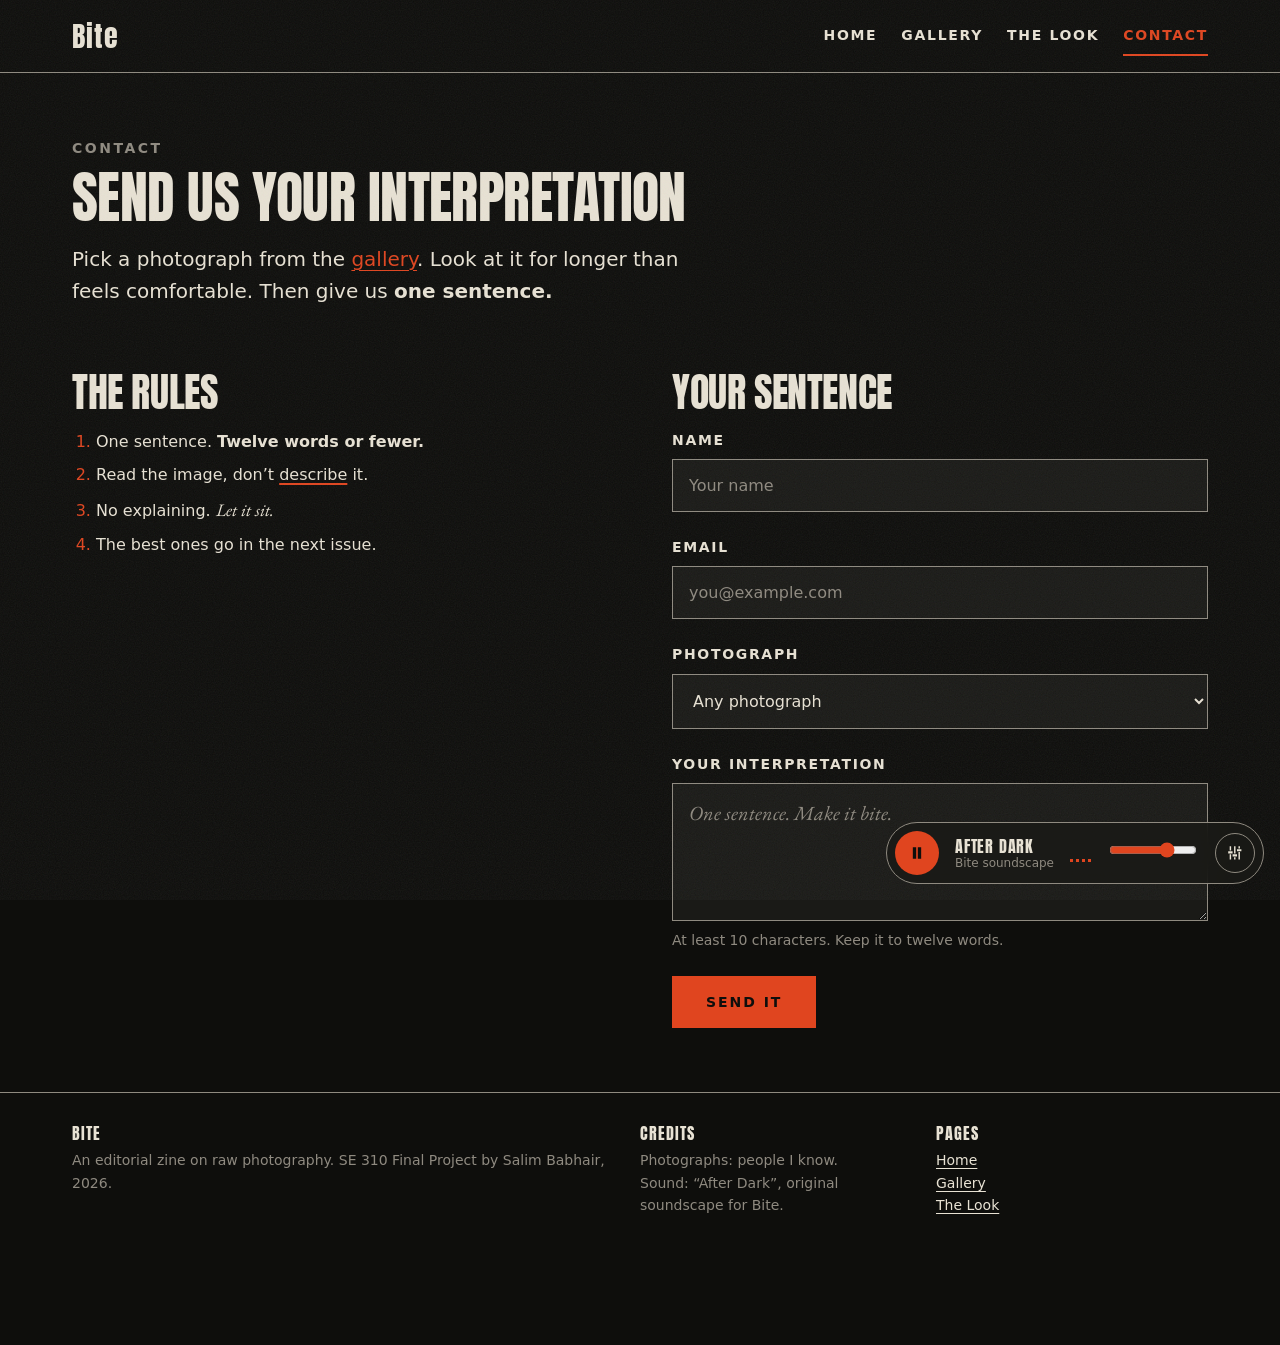
==== commit 32043fac: "fixes" ====
--- a/bite/contact.html
+++ b/bite/contact.html
@@ -114,7 +114,7 @@
       <section aria-labelledby="footer-credits">
         <h2 id="footer-credits">Credits</h2>
         <ul>
-          <li>Photographs: placeholder images (to be replaced with credited photos).</li>
+          <li>Photographs: people I know.</li>
           <li>Sound: “After Dark”, original soundscape for Bite.</li>
         </ul>
       </section>
